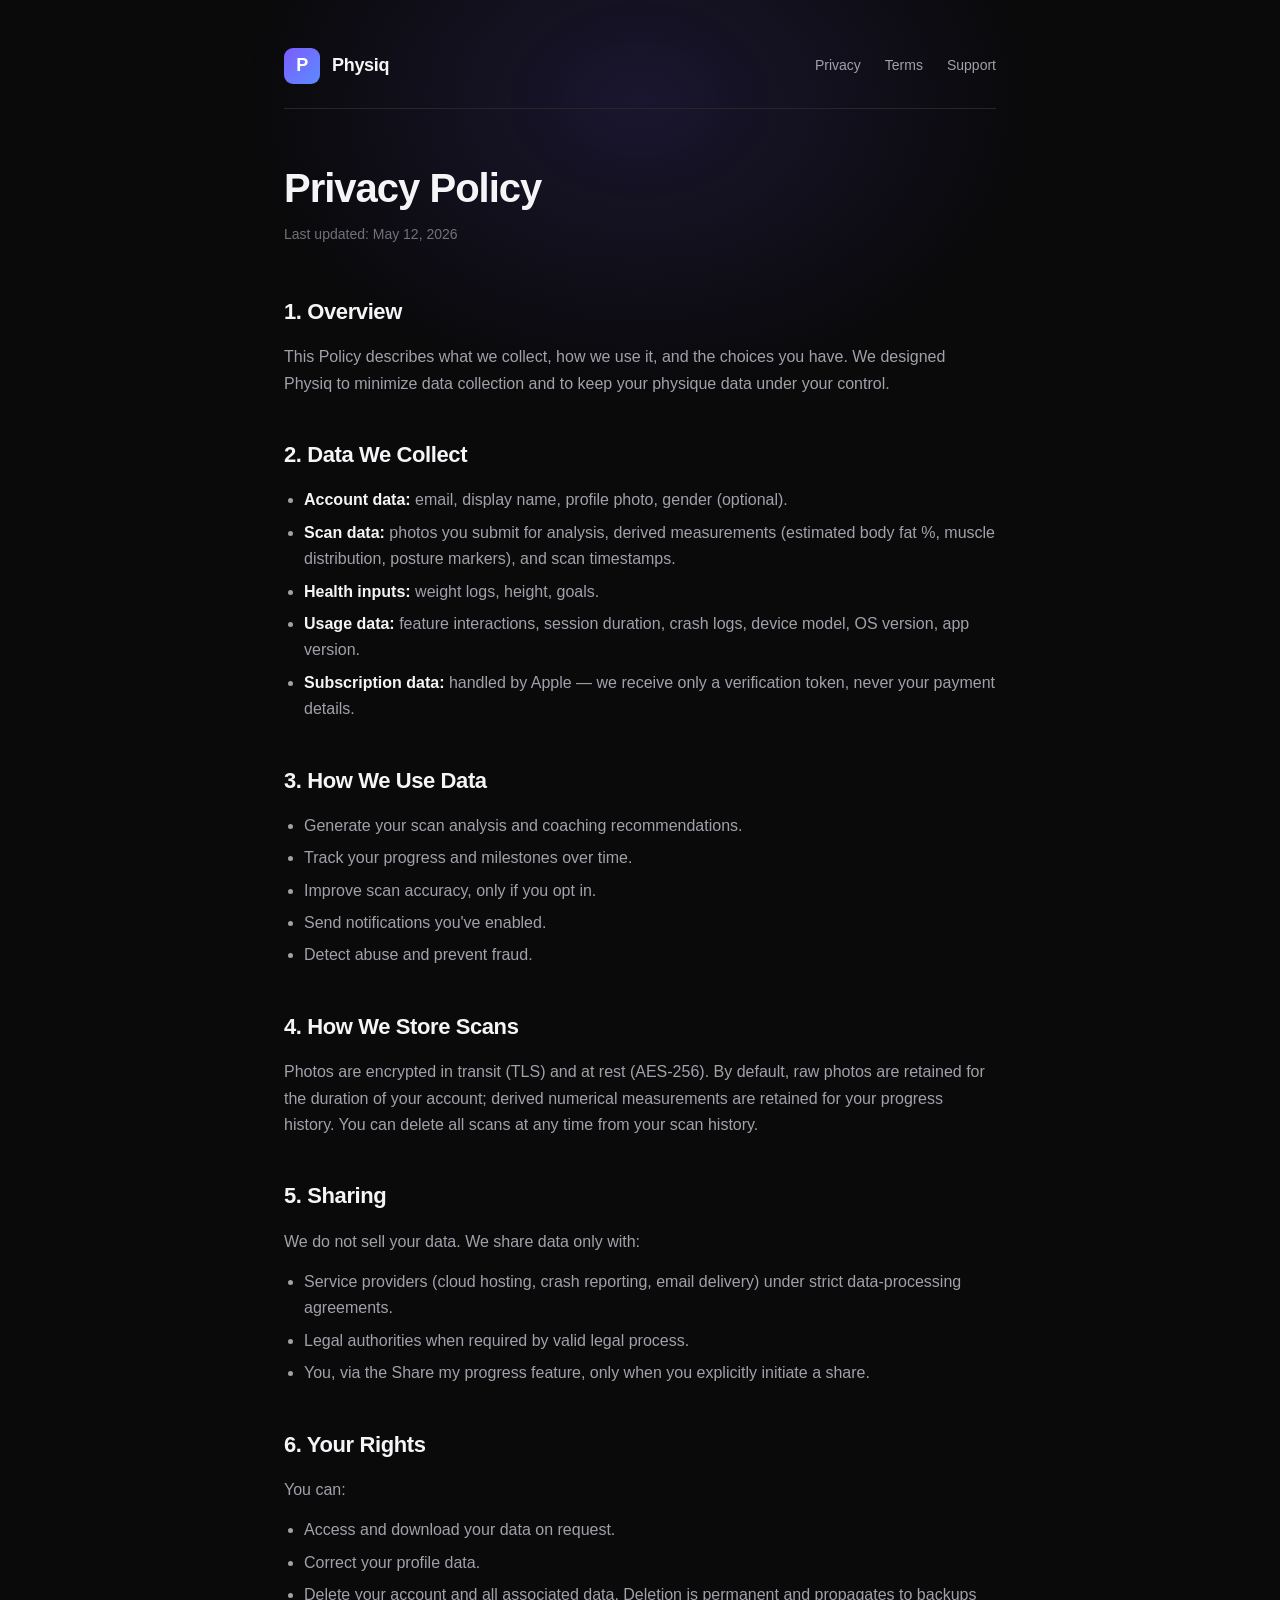
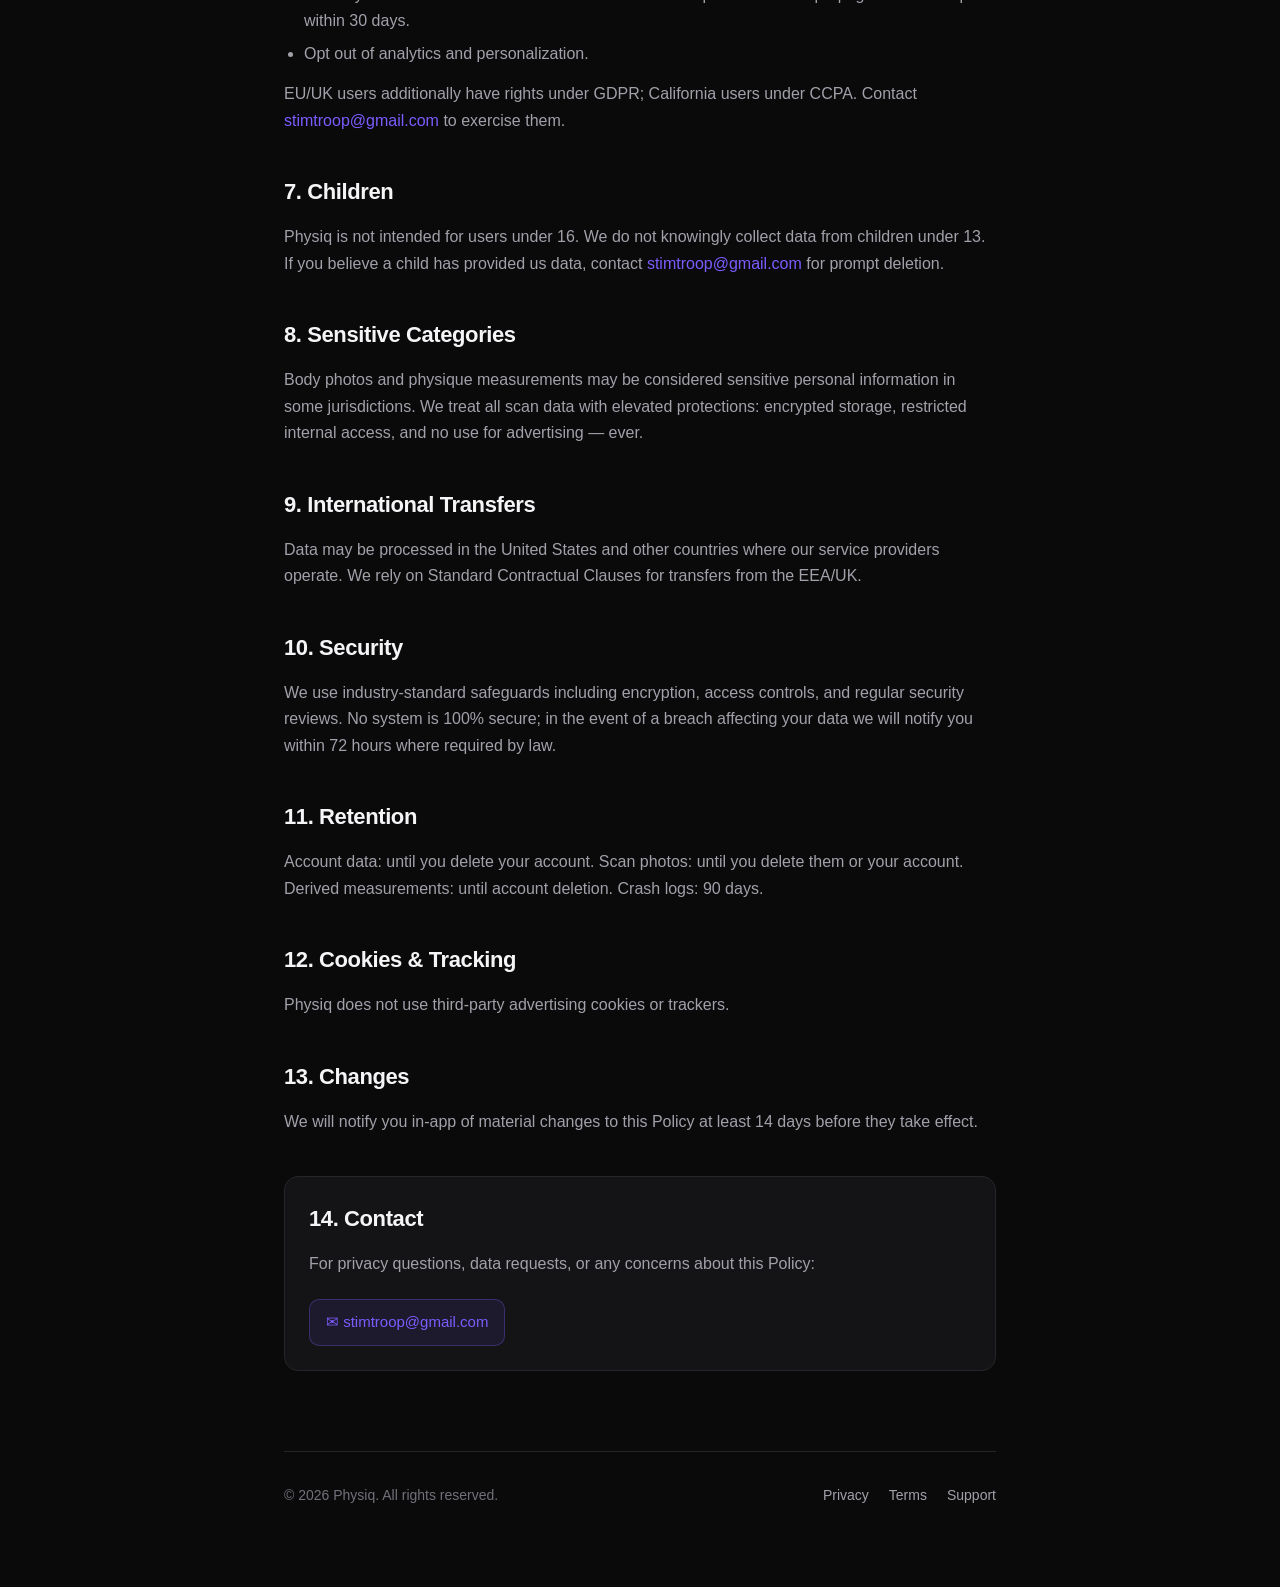
==== privacy.html @ d6524765 "Add files via upload" ====
<!DOCTYPE html>
<html lang="en">
<head>
  <meta charset="UTF-8" />
  <meta name="viewport" content="width=device-width, initial-scale=1.0" />
  <meta name="description" content="Physiq Privacy Policy — how we collect, use, and protect your data." />
  <meta name="theme-color" content="#0a0a0b" />
  <title>Privacy Policy — Physiq</title>
  <link rel="stylesheet" href="styles.css" />
</head>
<body>
  <div class="bg-glow"></div>
  <div class="container">
    <header class="site-header">
      <div class="logo">P</div>
      <div class="brand">Physiq</div>
      <nav class="site-nav">
        <a href="privacy.html">Privacy</a>
        <a href="terms.html">Terms</a>
        <a href="support.html">Support</a>
      </nav>
    </header>

    <h1>Privacy Policy</h1>
    <p class="updated">Last updated: May 12, 2026</p>

    <h2>1. Overview</h2>
    <p>This Policy describes what we collect, how we use it, and the choices you have. We designed Physiq to minimize data collection and to keep your physique data under your control.</p>

    <h2>2. Data We Collect</h2>
    <ul>
      <li><strong>Account data:</strong> email, display name, profile photo, gender (optional).</li>
      <li><strong>Scan data:</strong> photos you submit for analysis, derived measurements (estimated body fat %, muscle distribution, posture markers), and scan timestamps.</li>
      <li><strong>Health inputs:</strong> weight logs, height, goals.</li>
      <li><strong>Usage data:</strong> feature interactions, session duration, crash logs, device model, OS version, app version.</li>
      <li><strong>Subscription data:</strong> handled by Apple — we receive only a verification token, never your payment details.</li>
    </ul>

    <h2>3. How We Use Data</h2>
    <ul>
      <li>Generate your scan analysis and coaching recommendations.</li>
      <li>Track your progress and milestones over time.</li>
      <li>Improve scan accuracy, only if you opt in.</li>
      <li>Send notifications you've enabled.</li>
      <li>Detect abuse and prevent fraud.</li>
    </ul>

    <h2>4. How We Store Scans</h2>
    <p>Photos are encrypted in transit (TLS) and at rest (AES-256). By default, raw photos are retained for the duration of your account; derived numerical measurements are retained for your progress history. You can delete all scans at any time from your scan history.</p>

    <h2>5. Sharing</h2>
    <p>We do not sell your data. We share data only with:</p>
    <ul>
      <li>Service providers (cloud hosting, crash reporting, email delivery) under strict data-processing agreements.</li>
      <li>Legal authorities when required by valid legal process.</li>
      <li>You, via the Share my progress feature, only when you explicitly initiate a share.</li>
    </ul>

    <h2>6. Your Rights</h2>
    <p>You can:</p>
    <ul>
      <li>Access and download your data on request.</li>
      <li>Correct your profile data.</li>
      <li>Delete your account and all associated data. Deletion is permanent and propagates to backups within 30 days.</li>
      <li>Opt out of analytics and personalization.</li>
    </ul>
    <p>EU/UK users additionally have rights under GDPR; California users under CCPA. Contact <a href="mailto:stimtroop@gmail.com">stimtroop@gmail.com</a> to exercise them.</p>

    <h2>7. Children</h2>
    <p>Physiq is not intended for users under 16. We do not knowingly collect data from children under 13. If you believe a child has provided us data, contact <a href="mailto:stimtroop@gmail.com">stimtroop@gmail.com</a> for prompt deletion.</p>

    <h2>8. Sensitive Categories</h2>
    <p>Body photos and physique measurements may be considered sensitive personal information in some jurisdictions. We treat all scan data with elevated protections: encrypted storage, restricted internal access, and no use for advertising — ever.</p>

    <h2>9. International Transfers</h2>
    <p>Data may be processed in the United States and other countries where our service providers operate. We rely on Standard Contractual Clauses for transfers from the EEA/UK.</p>

    <h2>10. Security</h2>
    <p>We use industry-standard safeguards including encryption, access controls, and regular security reviews. No system is 100% secure; in the event of a breach affecting your data we will notify you within 72 hours where required by law.</p>

    <h2>11. Retention</h2>
    <p>Account data: until you delete your account. Scan photos: until you delete them or your account. Derived measurements: until account deletion. Crash logs: 90 days.</p>

    <h2>12. Cookies & Tracking</h2>
    <p>Physiq does not use third-party advertising cookies or trackers.</p>

    <h2>13. Changes</h2>
    <p>We will notify you in-app of material changes to this Policy at least 14 days before they take effect.</p>

    <div class="contact-card">
      <h2>14. Contact</h2>
      <p>For privacy questions, data requests, or any concerns about this Policy:</p>
      <a class="email-link" href="mailto:stimtroop@gmail.com">✉ stimtroop@gmail.com</a>
    </div>

    <footer>
      <div>© 2026 Physiq. All rights reserved.</div>
      <nav>
        <a href="privacy.html">Privacy</a>
        <a href="terms.html">Terms</a>
        <a href="support.html">Support</a>
      </nav>
    </footer>
  </div>
</body>
</html>
---- styles.css ----
:root {
  --bg: #0a0a0b;
  --bg-elevated: #141416;
  --border: #26262a;
  --text: #f5f5f7;
  --text-secondary: #a1a1aa;
  --text-muted: #71717a;
  --accent: #7c5cff;
  --accent-glow: rgba(124, 92, 255, 0.15);
  --max-width: 760px;
}

* {
  box-sizing: border-box;
  margin: 0;
  padding: 0;
}

html {
  scroll-behavior: smooth;
  -webkit-text-size-adjust: 100%;
}

body {
  font-family: -apple-system, BlinkMacSystemFont, "SF Pro Text", "Segoe UI", Roboto, "Helvetica Neue", Arial, sans-serif;
  background: var(--bg);
  color: var(--text);
  line-height: 1.65;
  font-size: 16px;
  -webkit-font-smoothing: antialiased;
  -moz-osx-font-smoothing: grayscale;
  min-height: 100vh;
}

.bg-glow {
  position: fixed;
  top: -200px;
  left: 50%;
  transform: translateX(-50%);
  width: 800px;
  height: 600px;
  background: radial-gradient(ellipse at center, var(--accent-glow) 0%, transparent 70%);
  pointer-events: none;
  z-index: 0;
}

.container {
  position: relative;
  z-index: 1;
  max-width: var(--max-width);
  margin: 0 auto;
  padding: 48px 24px 80px;
}

header.site-header {
  display: flex;
  align-items: center;
  gap: 12px;
  margin-bottom: 56px;
  padding-bottom: 24px;
  border-bottom: 1px solid var(--border);
}

.logo {
  width: 36px;
  height: 36px;
  border-radius: 9px;
  background: linear-gradient(135deg, #7c5cff 0%, #5b8cff 100%);
  display: flex;
  align-items: center;
  justify-content: center;
  font-weight: 700;
  font-size: 18px;
  color: white;
  letter-spacing: -0.5px;
}

.brand {
  font-size: 18px;
  font-weight: 600;
  letter-spacing: -0.3px;
}

nav.site-nav {
  margin-left: auto;
  display: flex;
  gap: 24px;
}

nav.site-nav a {
  color: var(--text-secondary);
  text-decoration: none;
  font-size: 14px;
  transition: color 0.15s ease;
}

nav.site-nav a:hover {
  color: var(--text);
}

h1 {
  font-size: 40px;
  font-weight: 700;
  letter-spacing: -1px;
  line-height: 1.15;
  margin-bottom: 12px;
}

.updated {
  color: var(--text-muted);
  font-size: 14px;
  margin-bottom: 48px;
}

h2 {
  font-size: 22px;
  font-weight: 600;
  letter-spacing: -0.4px;
  margin-top: 40px;
  margin-bottom: 14px;
  color: var(--text);
}

h2:first-of-type {
  margin-top: 0;
}

h3 {
  font-size: 16px;
  font-weight: 600;
  margin-top: 20px;
  margin-bottom: 8px;
  color: var(--text);
}

p {
  margin-bottom: 14px;
  color: var(--text-secondary);
}

ul {
  margin-bottom: 14px;
  padding-left: 20px;
}

li {
  margin-bottom: 6px;
  color: var(--text-secondary);
}

li strong {
  color: var(--text);
  font-weight: 600;
}

a {
  color: var(--accent);
  text-decoration: none;
  transition: opacity 0.15s ease;
}

a:hover {
  opacity: 0.8;
  text-decoration: underline;
}

.contact-card {
  margin-top: 40px;
  padding: 24px;
  background: var(--bg-elevated);
  border: 1px solid var(--border);
  border-radius: 14px;
}

.contact-card h2 {
  margin-top: 0;
}

.email-link {
  display: inline-flex;
  align-items: center;
  gap: 8px;
  margin-top: 8px;
  padding: 10px 16px;
  background: rgba(124, 92, 255, 0.1);
  border: 1px solid rgba(124, 92, 255, 0.3);
  border-radius: 10px;
  color: var(--accent);
  font-weight: 500;
  font-size: 15px;
  transition: all 0.15s ease;
}

.email-link:hover {
  background: rgba(124, 92, 255, 0.15);
  text-decoration: none;
  opacity: 1;
}

footer {
  margin-top: 80px;
  padding-top: 32px;
  border-top: 1px solid var(--border);
  display: flex;
  justify-content: space-between;
  align-items: center;
  flex-wrap: wrap;
  gap: 16px;
  font-size: 14px;
  color: var(--text-muted);
}

footer nav {
  display: flex;
  gap: 20px;
}

footer nav a {
  color: var(--text-secondary);
}

/* Support page specific */
.support-grid {
  display: grid;
  grid-template-columns: 1fr;
  gap: 16px;
  margin: 32px 0 48px;
}

@media (min-width: 600px) {
  .support-grid {
    grid-template-columns: 1fr 1fr;
  }
}

.support-card {
  padding: 24px;
  background: var(--bg-elevated);
  border: 1px solid var(--border);
  border-radius: 14px;
}

.support-card .icon {
  font-size: 24px;
  margin-bottom: 12px;
  display: block;
}

.support-card h3 {
  font-size: 17px;
  margin-top: 0;
  margin-bottom: 6px;
}

.support-card p {
  font-size: 14px;
  margin-bottom: 0;
}

.faq-item {
  padding: 20px 0;
  border-bottom: 1px solid var(--border);
}

.faq-item:last-child {
  border-bottom: none;
}

.faq-item h3 {
  margin-top: 0;
  margin-bottom: 8px;
  font-size: 16px;
}

.faq-item p {
  font-size: 15px;
  margin-bottom: 0;
}

/* Home page specific */
.hero {
  text-align: center;
  padding: 40px 0 60px;
}

.hero h1 {
  font-size: 48px;
  margin-bottom: 16px;
}

.hero p {
  font-size: 18px;
  max-width: 520px;
  margin: 0 auto 32px;
}

.link-grid {
  display: grid;
  grid-template-columns: 1fr;
  gap: 16px;
  margin-top: 40px;
}

@media (min-width: 600px) {
  .link-grid {
    grid-template-columns: repeat(3, 1fr);
  }
}

.link-card {
  display: block;
  padding: 28px 24px;
  background: var(--bg-elevated);
  border: 1px solid var(--border);
  border-radius: 14px;
  text-decoration: none;
  color: var(--text);
  transition: all 0.2s ease;
}

.link-card:hover {
  border-color: var(--accent);
  transform: translateY(-2px);
  text-decoration: none;
  opacity: 1;
}

.link-card h3 {
  margin-top: 0;
  margin-bottom: 6px;
  font-size: 17px;
}

.link-card p {
  font-size: 14px;
  margin-bottom: 0;
  color: var(--text-muted);
}

@media (max-width: 600px) {
  .container {
    padding: 32px 20px 60px;
  }

  h1 {
    font-size: 32px;
  }

  .hero h1 {
    font-size: 36px;
  }

  h2 {
    font-size: 20px;
  }

  nav.site-nav {
    gap: 16px;
  }

  nav.site-nav a {
    font-size: 13px;
  }
}
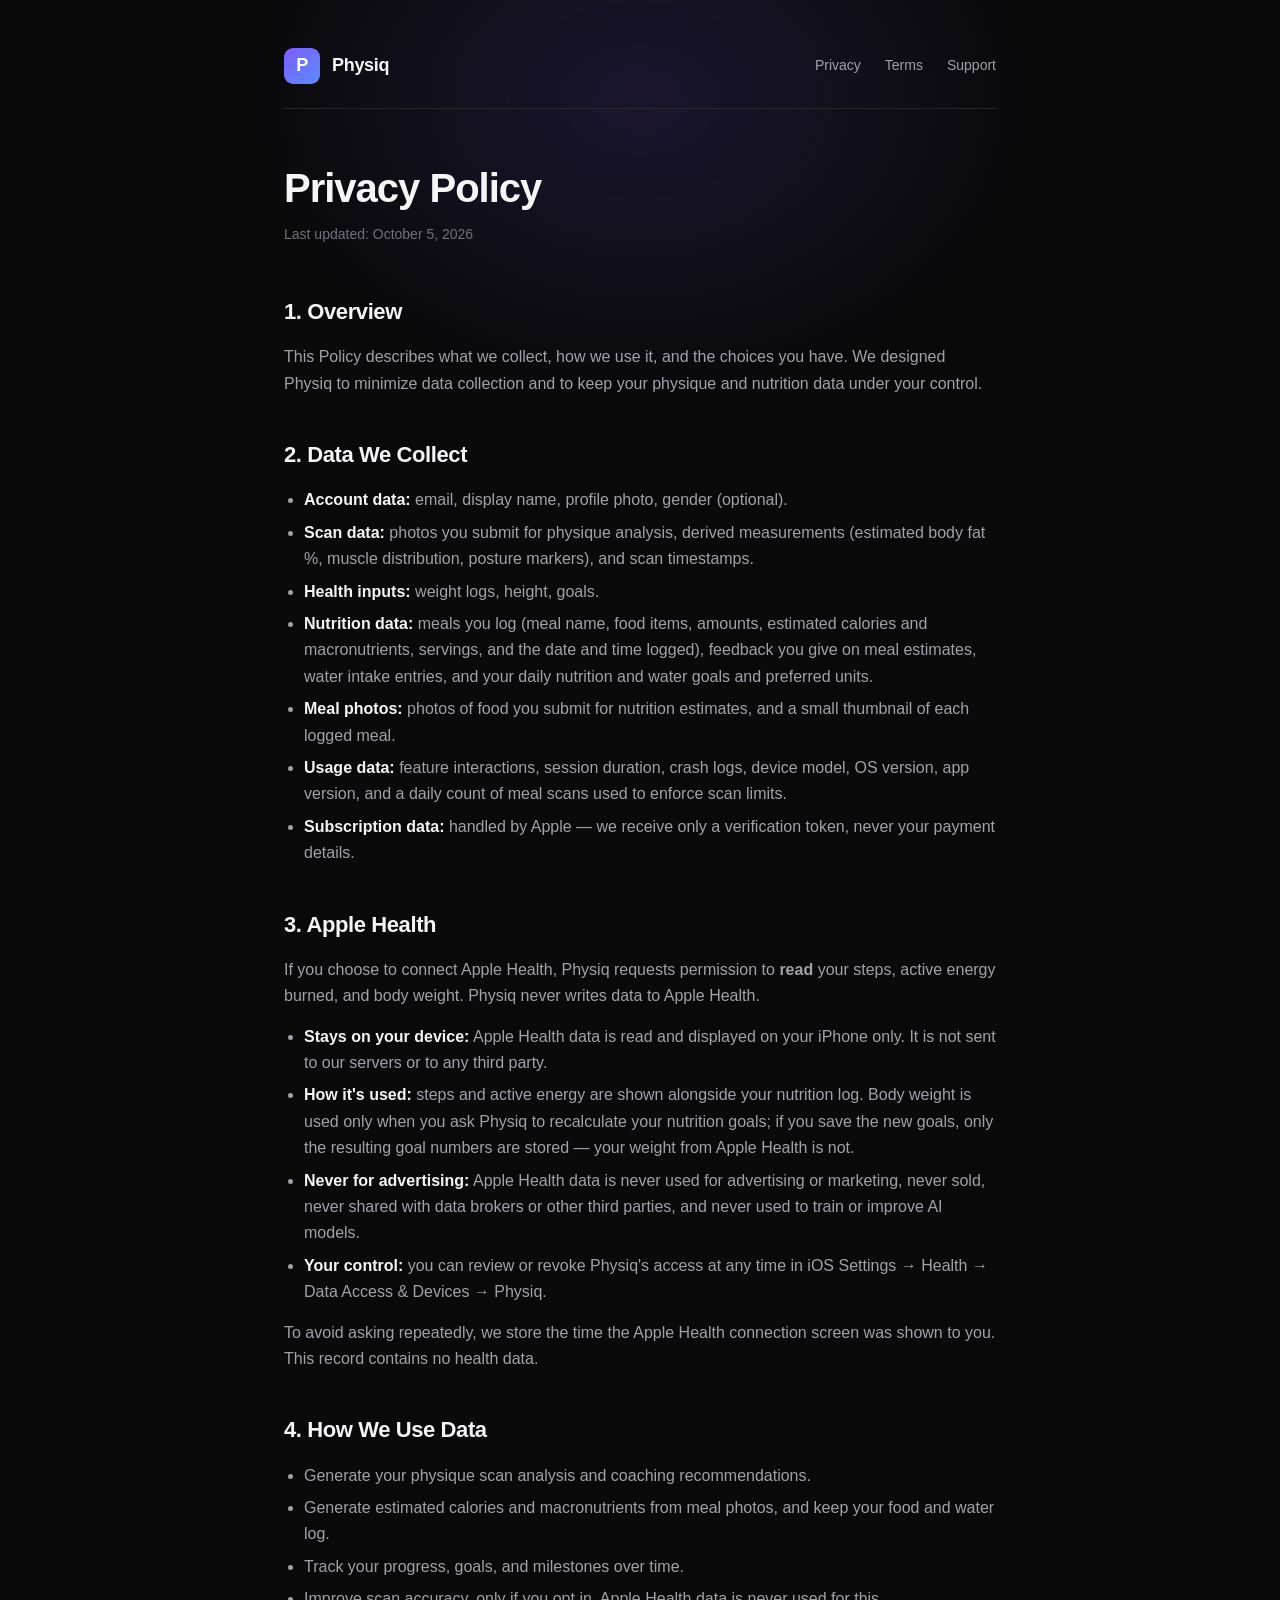
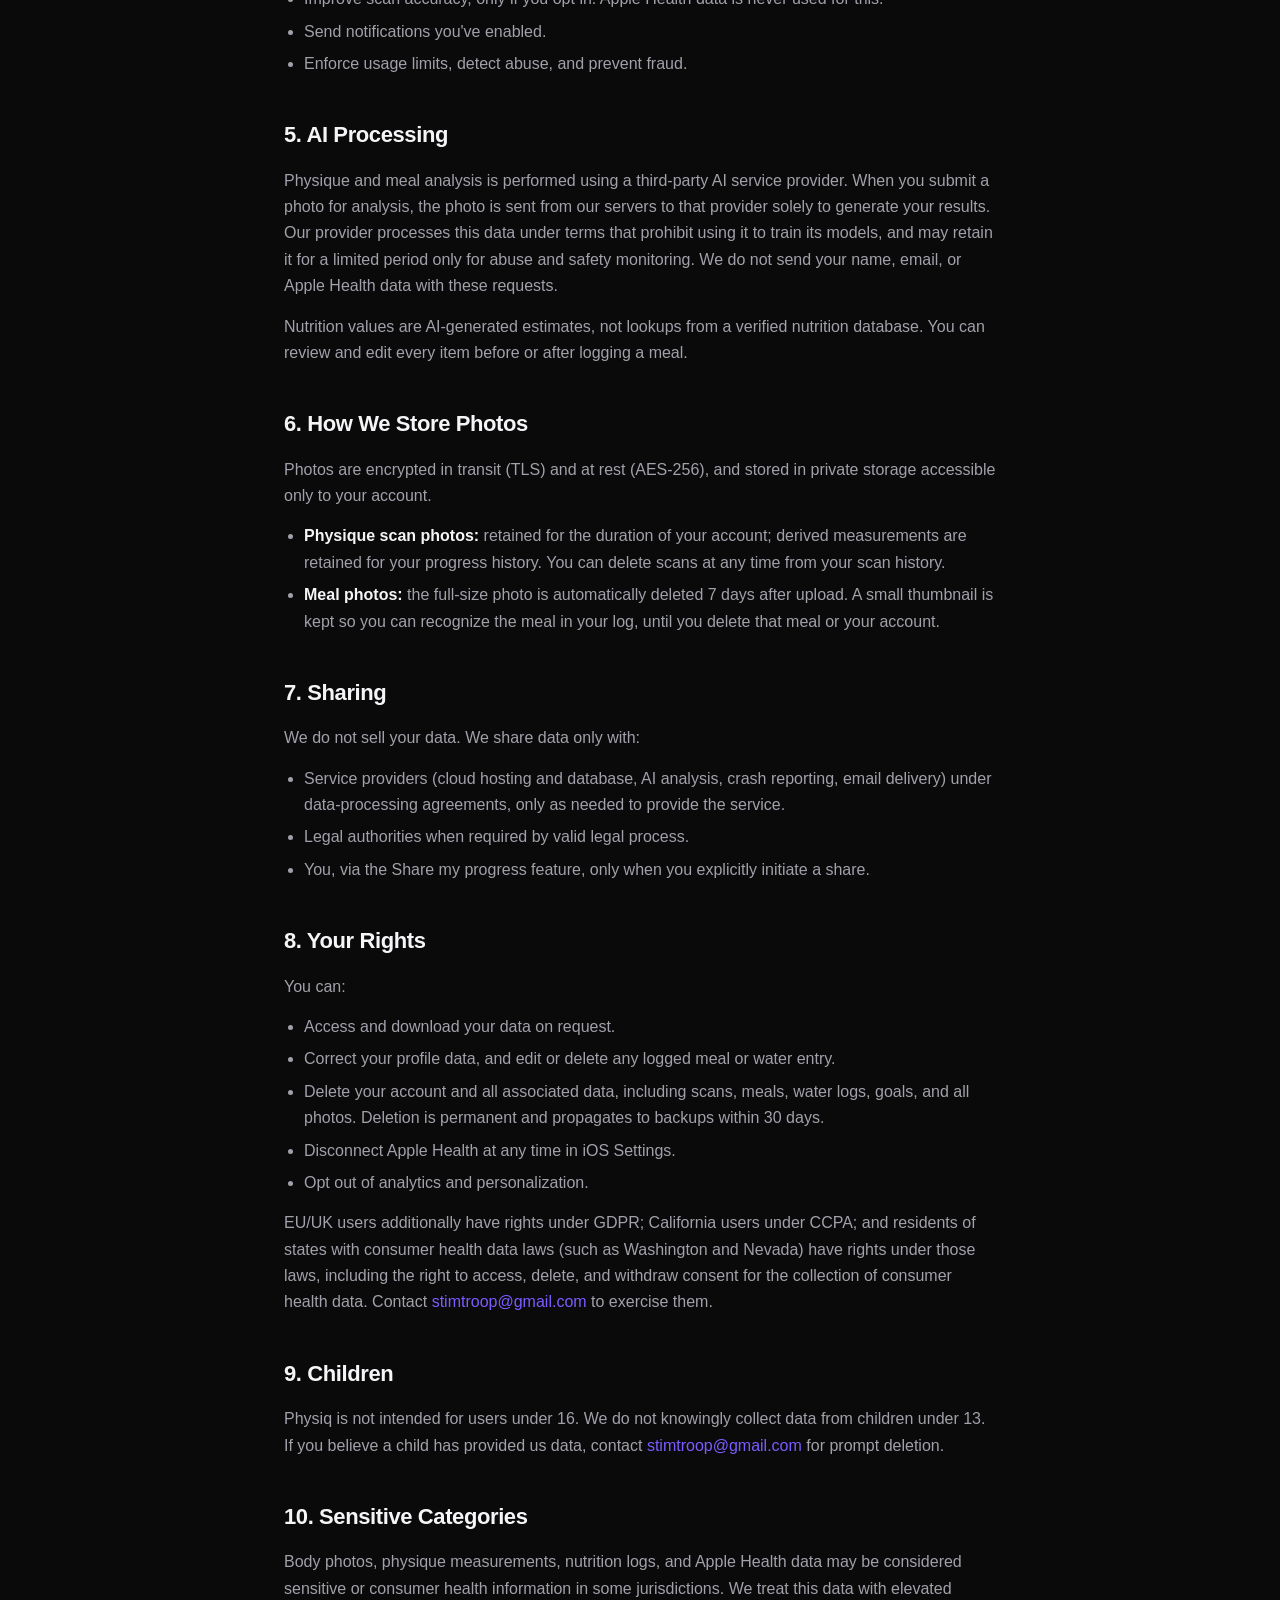
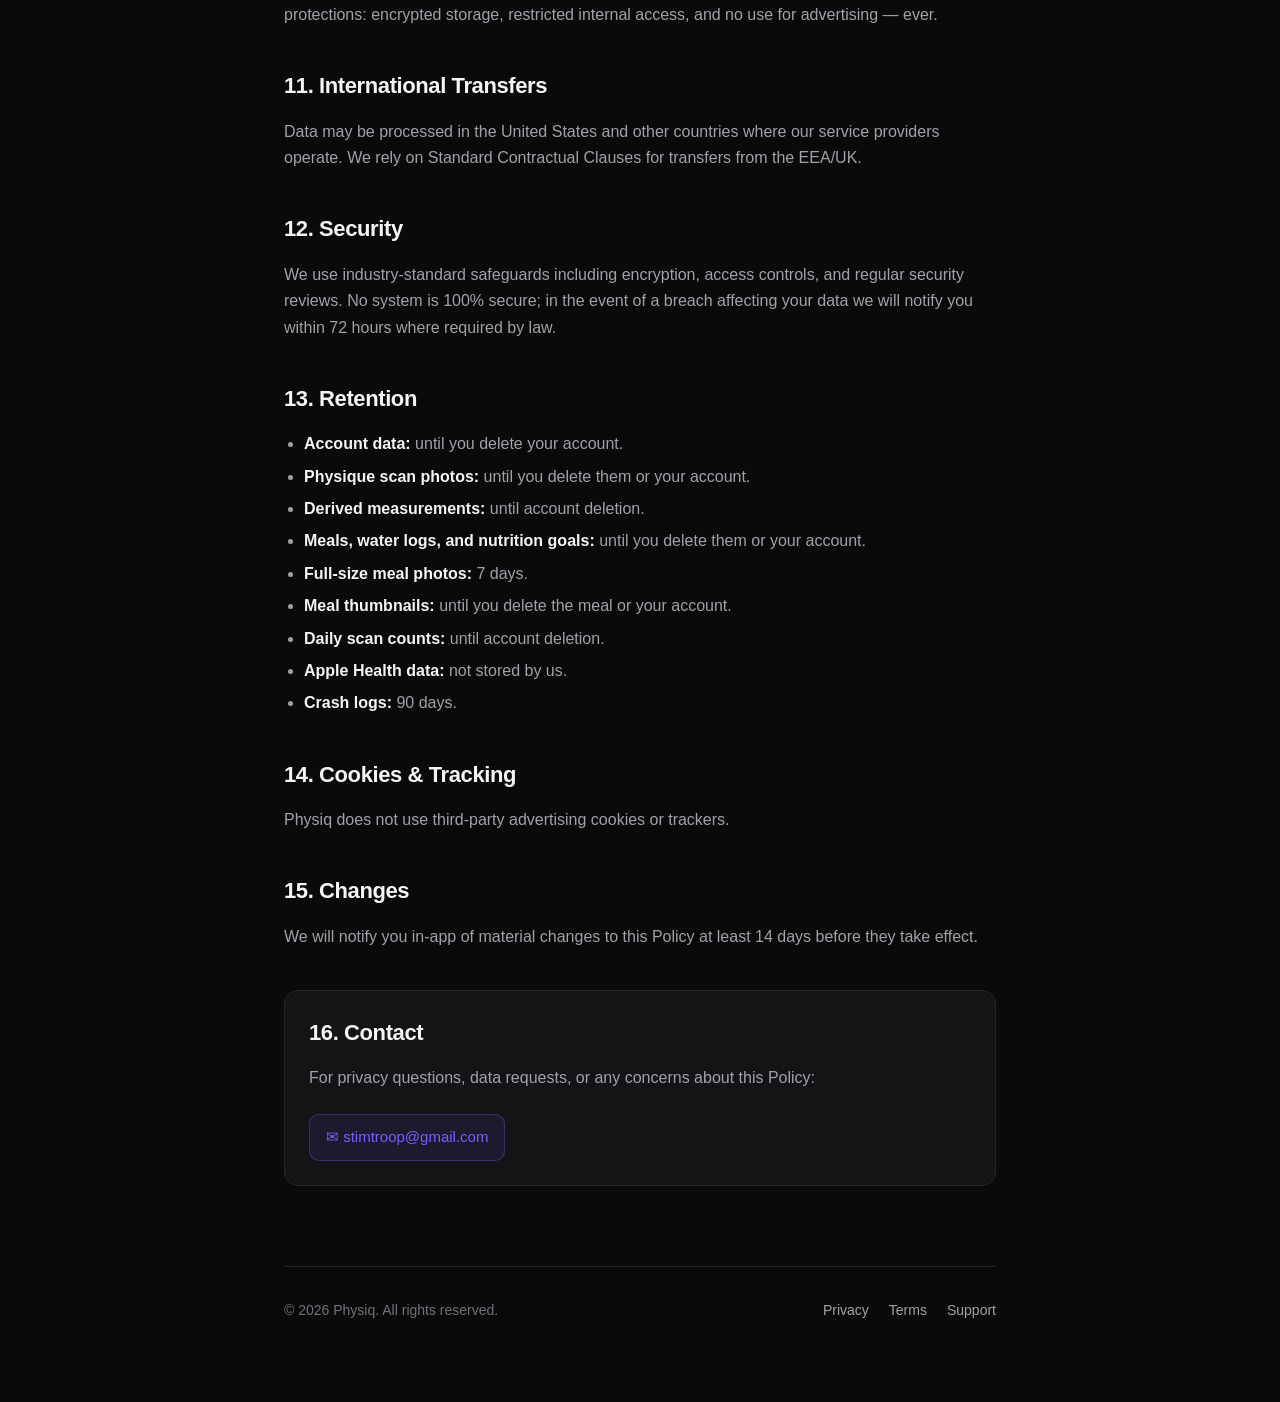
==== commit da96cb22: "Update privacy policy with new data handling details" ====
--- a/privacy.html
+++ b/privacy.html
@@ -22,73 +22,105 @@
     </header>
 
     <h1>Privacy Policy</h1>
-    <p class="updated">Last updated: May 12, 2026</p>
+    <p class="updated">Last updated: October 5, 2026</p>
 
     <h2>1. Overview</h2>
-    <p>This Policy describes what we collect, how we use it, and the choices you have. We designed Physiq to minimize data collection and to keep your physique data under your control.</p>
+    <p>This Policy describes what we collect, how we use it, and the choices you have. We designed Physiq to minimize data collection and to keep your physique and nutrition data under your control.</p>
 
     <h2>2. Data We Collect</h2>
     <ul>
       <li><strong>Account data:</strong> email, display name, profile photo, gender (optional).</li>
-      <li><strong>Scan data:</strong> photos you submit for analysis, derived measurements (estimated body fat %, muscle distribution, posture markers), and scan timestamps.</li>
+      <li><strong>Scan data:</strong> photos you submit for physique analysis, derived measurements (estimated body fat %, muscle distribution, posture markers), and scan timestamps.</li>
       <li><strong>Health inputs:</strong> weight logs, height, goals.</li>
-      <li><strong>Usage data:</strong> feature interactions, session duration, crash logs, device model, OS version, app version.</li>
+      <li><strong>Nutrition data:</strong> meals you log (meal name, food items, amounts, estimated calories and macronutrients, servings, and the date and time logged), feedback you give on meal estimates, water intake entries, and your daily nutrition and water goals and preferred units.</li>
+      <li><strong>Meal photos:</strong> photos of food you submit for nutrition estimates, and a small thumbnail of each logged meal.</li>
+      <li><strong>Usage data:</strong> feature interactions, session duration, crash logs, device model, OS version, app version, and a daily count of meal scans used to enforce scan limits.</li>
       <li><strong>Subscription data:</strong> handled by Apple — we receive only a verification token, never your payment details.</li>
     </ul>
 
-    <h2>3. How We Use Data</h2>
+    <h2>3. Apple Health</h2>
+    <p>If you choose to connect Apple Health, Physiq requests permission to <strong>read</strong> your steps, active energy burned, and body weight. Physiq never writes data to Apple Health.</p>
     <ul>
-      <li>Generate your scan analysis and coaching recommendations.</li>
-      <li>Track your progress and milestones over time.</li>
-      <li>Improve scan accuracy, only if you opt in.</li>
+      <li><strong>Stays on your device:</strong> Apple Health data is read and displayed on your iPhone only. It is not sent to our servers or to any third party.</li>
+      <li><strong>How it's used:</strong> steps and active energy are shown alongside your nutrition log. Body weight is used only when you ask Physiq to recalculate your nutrition goals; if you save the new goals, only the resulting goal numbers are stored — your weight from Apple Health is not.</li>
+      <li><strong>Never for advertising:</strong> Apple Health data is never used for advertising or marketing, never sold, never shared with data brokers or other third parties, and never used to train or improve AI models.</li>
+      <li><strong>Your control:</strong> you can review or revoke Physiq's access at any time in iOS Settings → Health → Data Access &amp; Devices → Physiq.</li>
+    </ul>
+    <p>To avoid asking repeatedly, we store the time the Apple Health connection screen was shown to you. This record contains no health data.</p>
+
+    <h2>4. How We Use Data</h2>
+    <ul>
+      <li>Generate your physique scan analysis and coaching recommendations.</li>
+      <li>Generate estimated calories and macronutrients from meal photos, and keep your food and water log.</li>
+      <li>Track your progress, goals, and milestones over time.</li>
+      <li>Improve scan accuracy, only if you opt in. Apple Health data is never used for this.</li>
       <li>Send notifications you've enabled.</li>
-      <li>Detect abuse and prevent fraud.</li>
+      <li>Enforce usage limits, detect abuse, and prevent fraud.</li>
     </ul>
 
-    <h2>4. How We Store Scans</h2>
-    <p>Photos are encrypted in transit (TLS) and at rest (AES-256). By default, raw photos are retained for the duration of your account; derived numerical measurements are retained for your progress history. You can delete all scans at any time from your scan history.</p>
+    <h2>5. AI Processing</h2>
+    <p>Physique and meal analysis is performed using a third-party AI service provider. When you submit a photo for analysis, the photo is sent from our servers to that provider solely to generate your results. Our provider processes this data under terms that prohibit using it to train its models, and may retain it for a limited period only for abuse and safety monitoring. We do not send your name, email, or Apple Health data with these requests.</p>
+    <p>Nutrition values are AI-generated estimates, not lookups from a verified nutrition database. You can review and edit every item before or after logging a meal.</p>
 
-    <h2>5. Sharing</h2>
+    <h2>6. How We Store Photos</h2>
+    <p>Photos are encrypted in transit (TLS) and at rest (AES-256), and stored in private storage accessible only to your account.</p>
+    <ul>
+      <li><strong>Physique scan photos:</strong> retained for the duration of your account; derived measurements are retained for your progress history. You can delete scans at any time from your scan history.</li>
+      <li><strong>Meal photos:</strong> the full-size photo is automatically deleted 7 days after upload. A small thumbnail is kept so you can recognize the meal in your log, until you delete that meal or your account.</li>
+    </ul>
+
+    <h2>7. Sharing</h2>
     <p>We do not sell your data. We share data only with:</p>
     <ul>
-      <li>Service providers (cloud hosting, crash reporting, email delivery) under strict data-processing agreements.</li>
+      <li>Service providers (cloud hosting and database, AI analysis, crash reporting, email delivery) under data-processing agreements, only as needed to provide the service.</li>
       <li>Legal authorities when required by valid legal process.</li>
       <li>You, via the Share my progress feature, only when you explicitly initiate a share.</li>
     </ul>
 
-    <h2>6. Your Rights</h2>
+    <h2>8. Your Rights</h2>
     <p>You can:</p>
     <ul>
       <li>Access and download your data on request.</li>
-      <li>Correct your profile data.</li>
-      <li>Delete your account and all associated data. Deletion is permanent and propagates to backups within 30 days.</li>
+      <li>Correct your profile data, and edit or delete any logged meal or water entry.</li>
+      <li>Delete your account and all associated data, including scans, meals, water logs, goals, and all photos. Deletion is permanent and propagates to backups within 30 days.</li>
+      <li>Disconnect Apple Health at any time in iOS Settings.</li>
       <li>Opt out of analytics and personalization.</li>
     </ul>
-    <p>EU/UK users additionally have rights under GDPR; California users under CCPA. Contact <a href="mailto:stimtroop@gmail.com">stimtroop@gmail.com</a> to exercise them.</p>
+    <p>EU/UK users additionally have rights under GDPR; California users under CCPA; and residents of states with consumer health data laws (such as Washington and Nevada) have rights under those laws, including the right to access, delete, and withdraw consent for the collection of consumer health data. Contact <a href="mailto:stimtroop@gmail.com">stimtroop@gmail.com</a> to exercise them.</p>
 
-    <h2>7. Children</h2>
+    <h2>9. Children</h2>
     <p>Physiq is not intended for users under 16. We do not knowingly collect data from children under 13. If you believe a child has provided us data, contact <a href="mailto:stimtroop@gmail.com">stimtroop@gmail.com</a> for prompt deletion.</p>
 
-    <h2>8. Sensitive Categories</h2>
-    <p>Body photos and physique measurements may be considered sensitive personal information in some jurisdictions. We treat all scan data with elevated protections: encrypted storage, restricted internal access, and no use for advertising — ever.</p>
+    <h2>10. Sensitive Categories</h2>
+    <p>Body photos, physique measurements, nutrition logs, and Apple Health data may be considered sensitive or consumer health information in some jurisdictions. We treat this data with elevated protections: encrypted storage, restricted internal access, and no use for advertising — ever.</p>
 
-    <h2>9. International Transfers</h2>
+    <h2>11. International Transfers</h2>
     <p>Data may be processed in the United States and other countries where our service providers operate. We rely on Standard Contractual Clauses for transfers from the EEA/UK.</p>
 
-    <h2>10. Security</h2>
+    <h2>12. Security</h2>
     <p>We use industry-standard safeguards including encryption, access controls, and regular security reviews. No system is 100% secure; in the event of a breach affecting your data we will notify you within 72 hours where required by law.</p>
 
-    <h2>11. Retention</h2>
-    <p>Account data: until you delete your account. Scan photos: until you delete them or your account. Derived measurements: until account deletion. Crash logs: 90 days.</p>
+    <h2>13. Retention</h2>
+    <ul>
+      <li><strong>Account data:</strong> until you delete your account.</li>
+      <li><strong>Physique scan photos:</strong> until you delete them or your account.</li>
+      <li><strong>Derived measurements:</strong> until account deletion.</li>
+      <li><strong>Meals, water logs, and nutrition goals:</strong> until you delete them or your account.</li>
+      <li><strong>Full-size meal photos:</strong> 7 days.</li>
+      <li><strong>Meal thumbnails:</strong> until you delete the meal or your account.</li>
+      <li><strong>Daily scan counts:</strong> until account deletion.</li>
+      <li><strong>Apple Health data:</strong> not stored by us.</li>
+      <li><strong>Crash logs:</strong> 90 days.</li>
+    </ul>
 
-    <h2>12. Cookies & Tracking</h2>
+    <h2>14. Cookies &amp; Tracking</h2>
     <p>Physiq does not use third-party advertising cookies or trackers.</p>
 
-    <h2>13. Changes</h2>
+    <h2>15. Changes</h2>
     <p>We will notify you in-app of material changes to this Policy at least 14 days before they take effect.</p>
 
     <div class="contact-card">
-      <h2>14. Contact</h2>
+      <h2>16. Contact</h2>
       <p>For privacy questions, data requests, or any concerns about this Policy:</p>
       <a class="email-link" href="mailto:stimtroop@gmail.com">✉ stimtroop@gmail.com</a>
     </div>
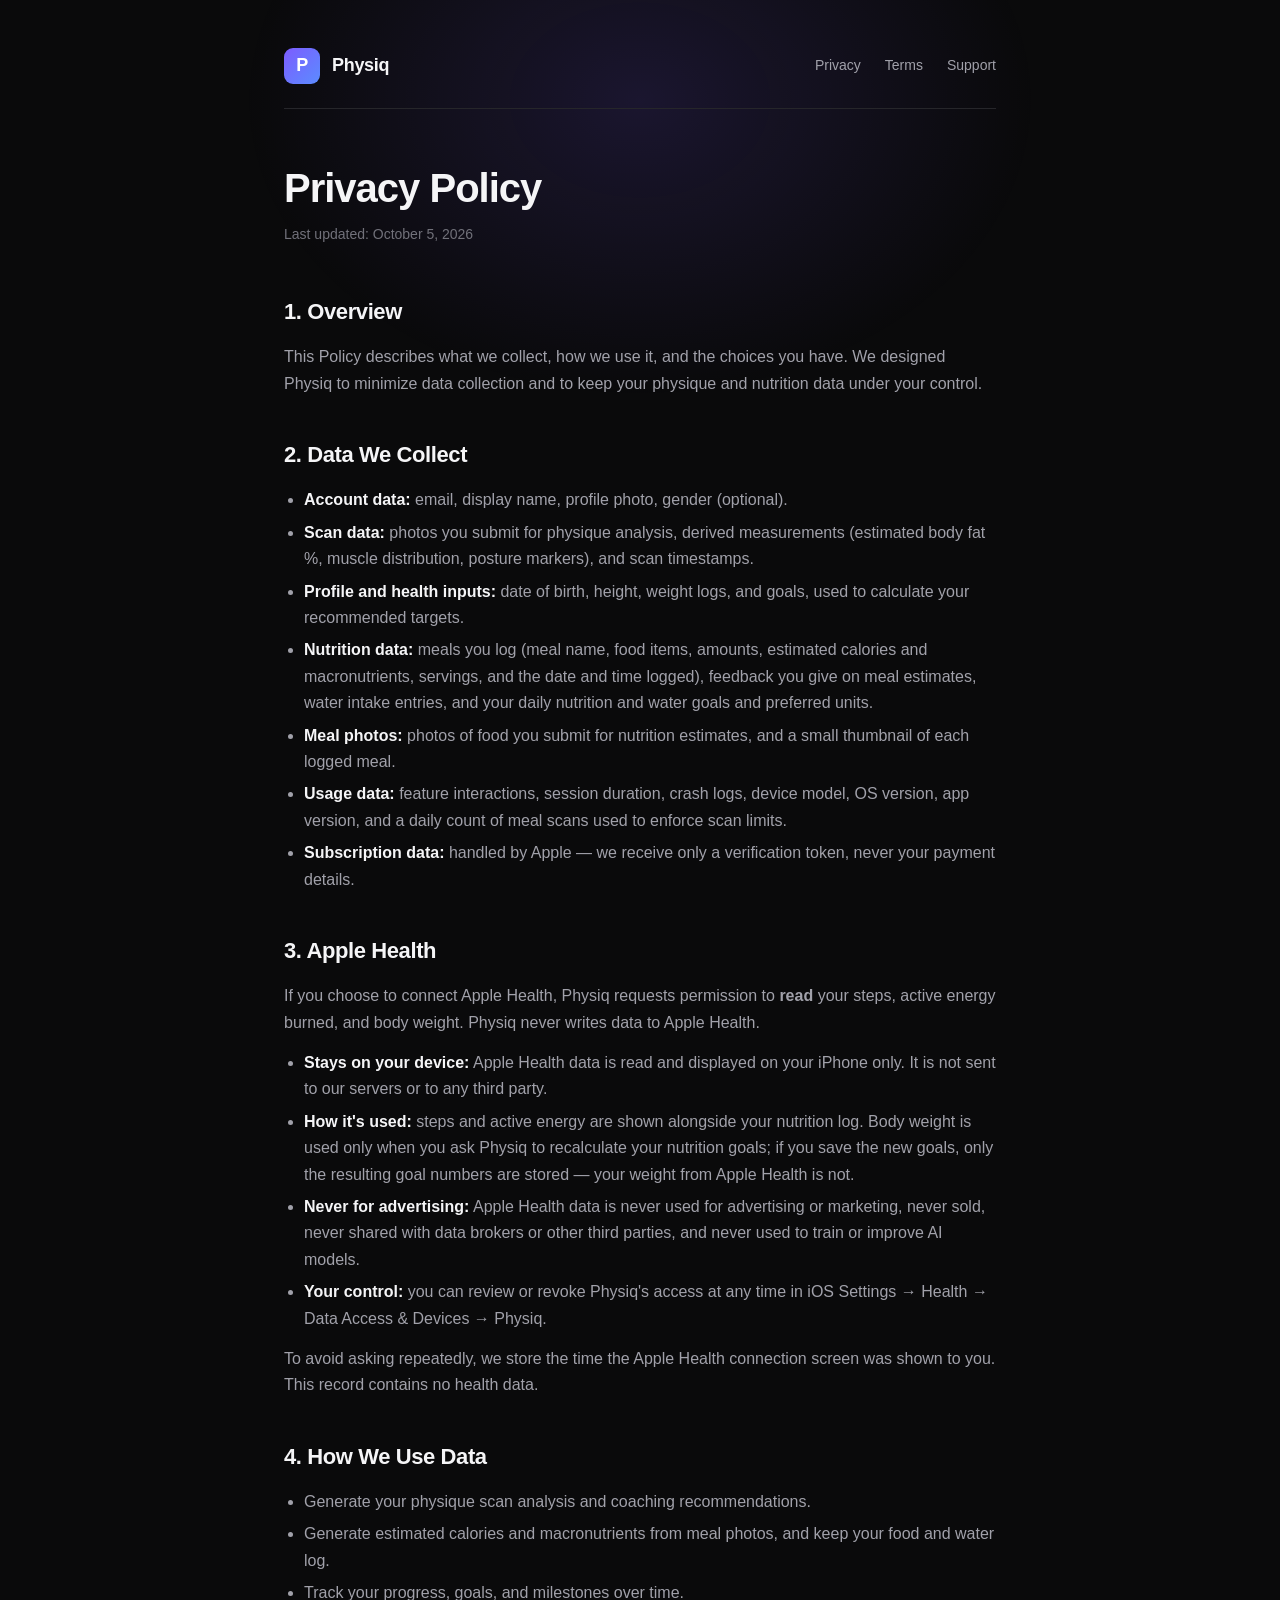
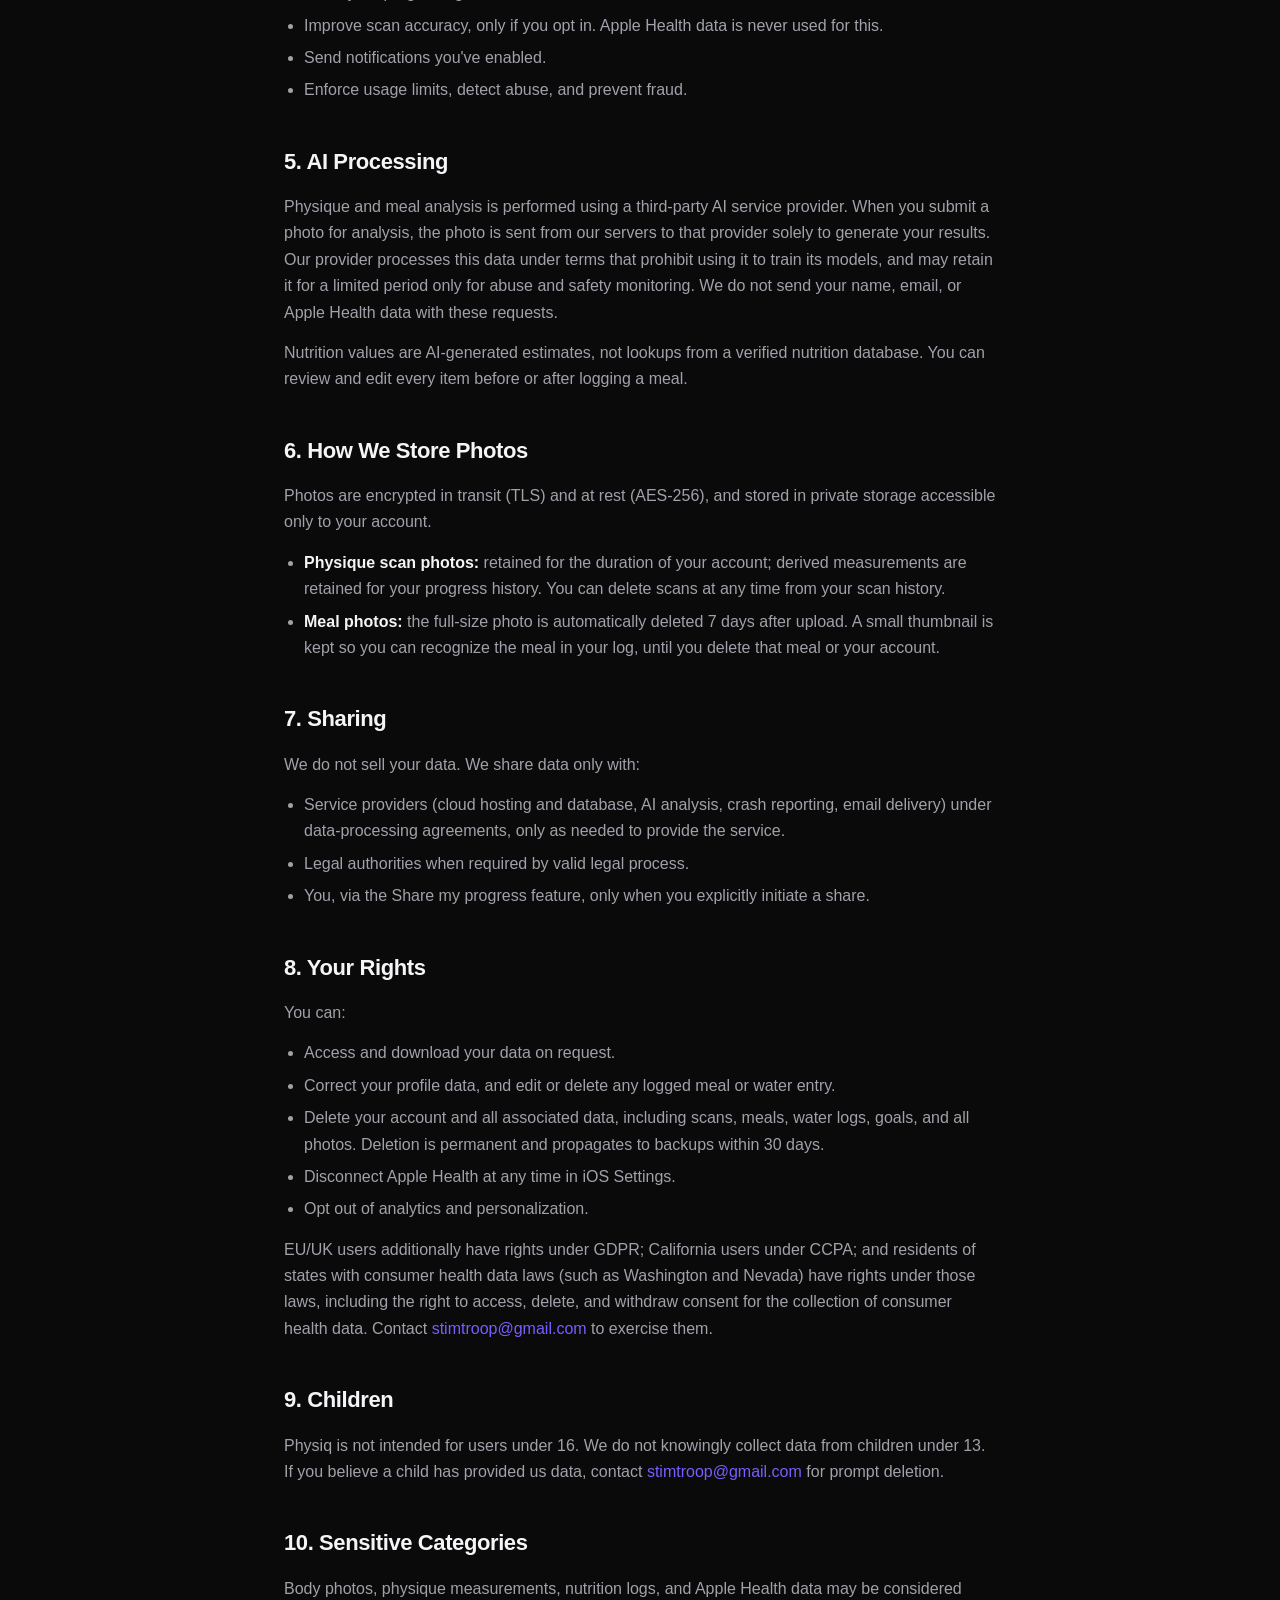
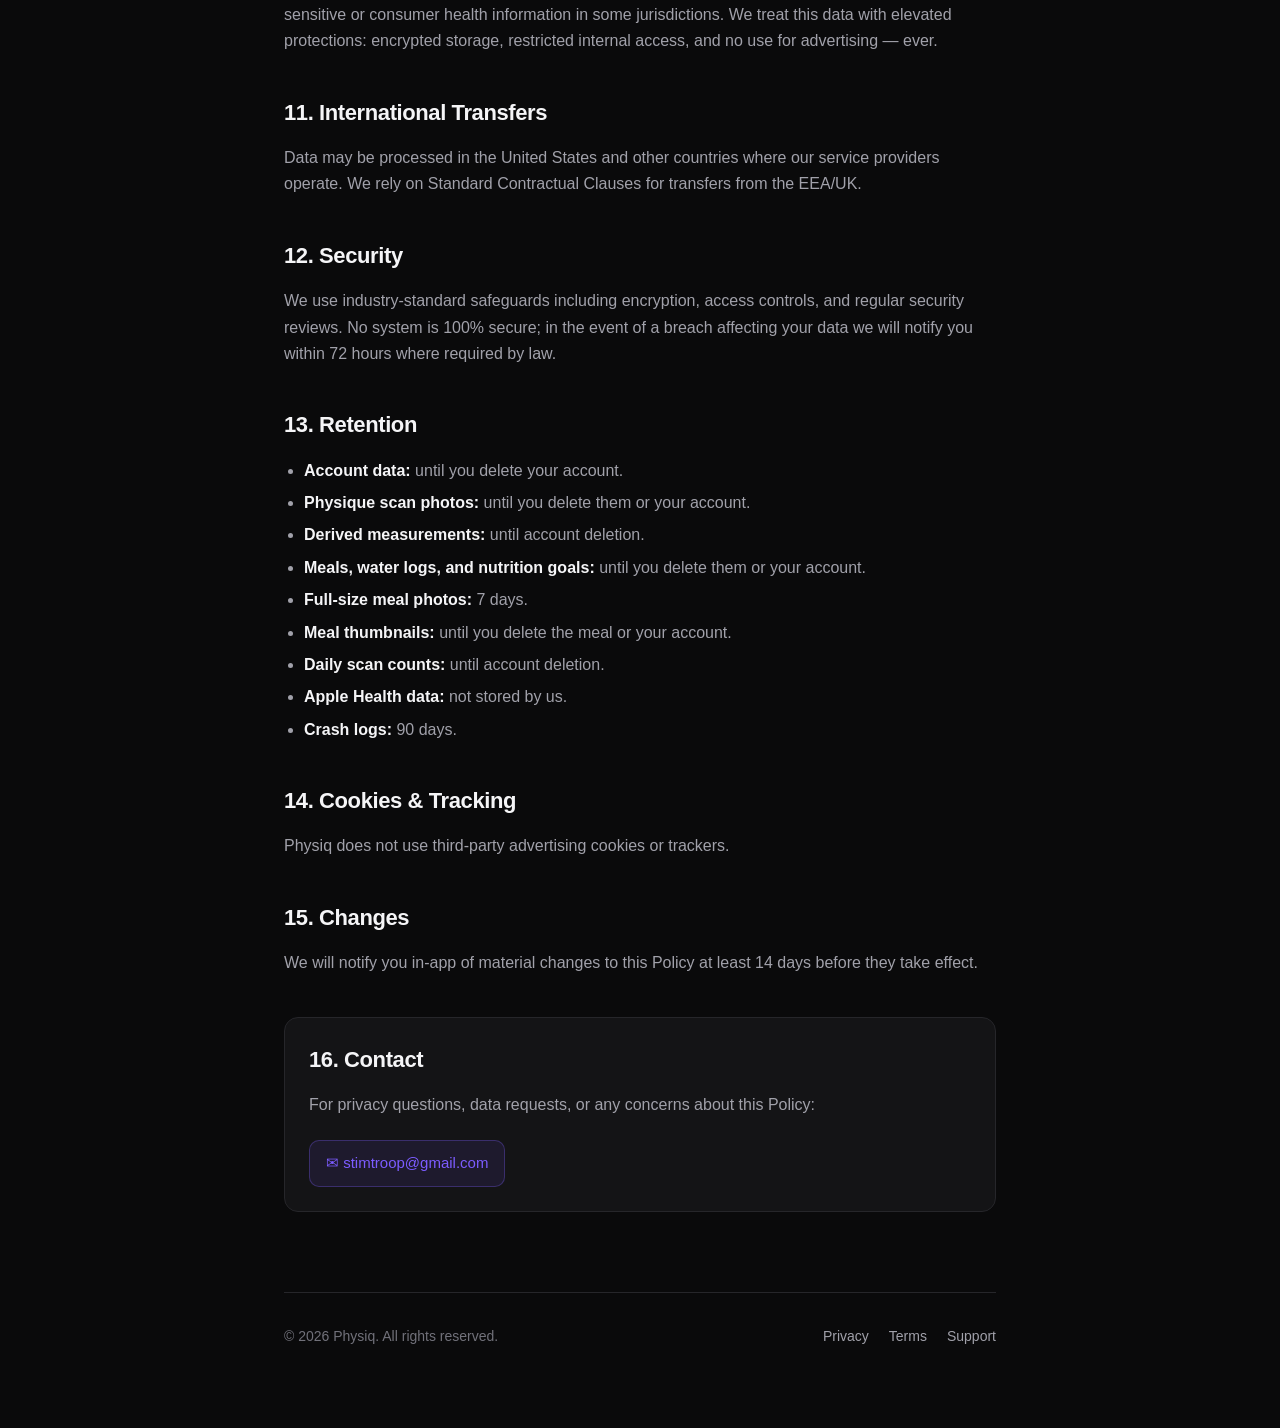
==== commit cc48a4bd: "Revise health inputs description in privacy.html Updated health inputs to include date of birth and " ====
--- a/privacy.html
+++ b/privacy.html
@@ -31,7 +31,7 @@
     <ul>
       <li><strong>Account data:</strong> email, display name, profile photo, gender (optional).</li>
       <li><strong>Scan data:</strong> photos you submit for physique analysis, derived measurements (estimated body fat %, muscle distribution, posture markers), and scan timestamps.</li>
-      <li><strong>Health inputs:</strong> weight logs, height, goals.</li>
+      <li><strong>Profile and health inputs:</strong> date of birth, height, weight logs, and goals, used to calculate your recommended targets.</li>
       <li><strong>Nutrition data:</strong> meals you log (meal name, food items, amounts, estimated calories and macronutrients, servings, and the date and time logged), feedback you give on meal estimates, water intake entries, and your daily nutrition and water goals and preferred units.</li>
       <li><strong>Meal photos:</strong> photos of food you submit for nutrition estimates, and a small thumbnail of each logged meal.</li>
       <li><strong>Usage data:</strong> feature interactions, session duration, crash logs, device model, OS version, app version, and a daily count of meal scans used to enforce scan limits.</li>
